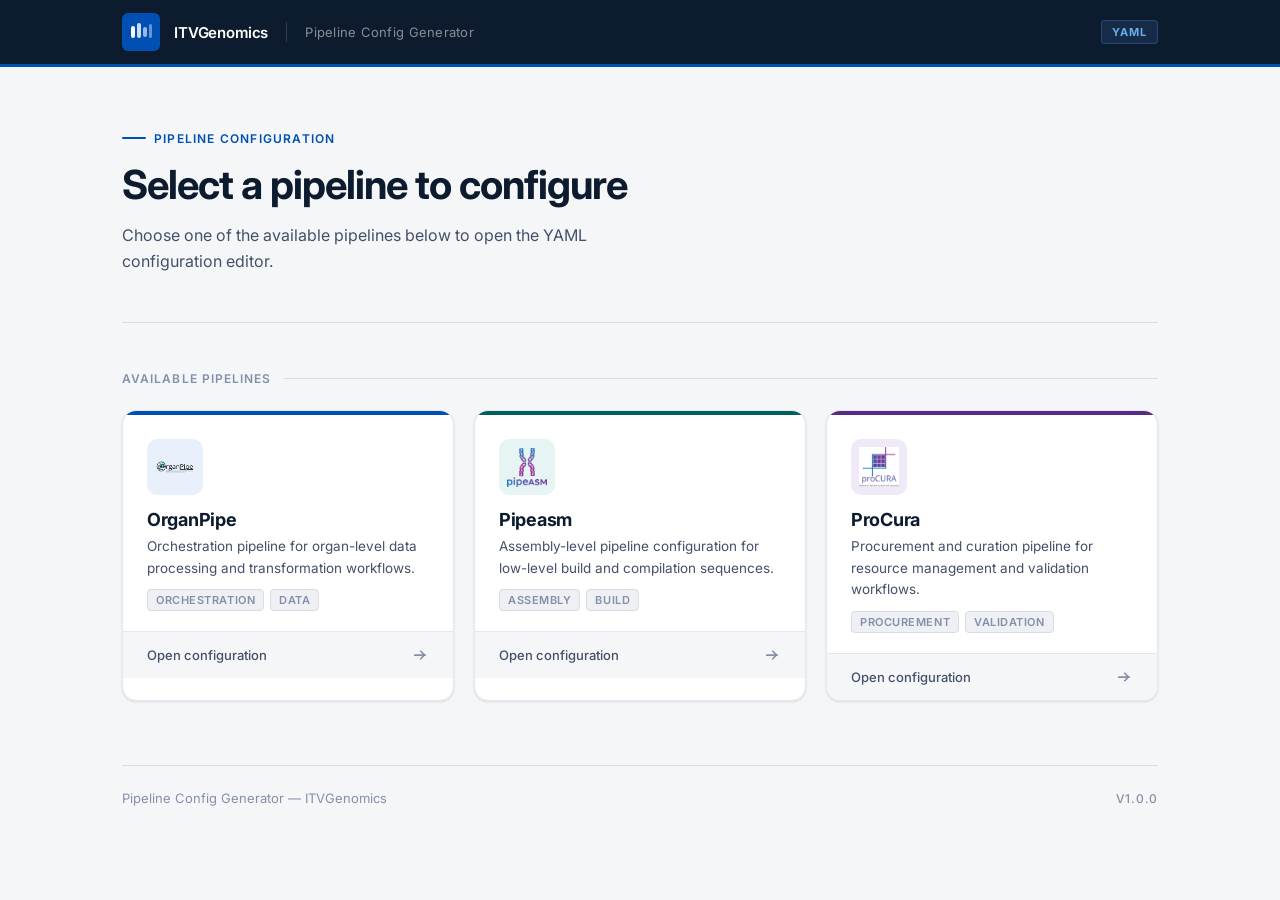
==== index.html @ 418f2396 "first version" ====
<!DOCTYPE html>
<html lang="en">

<head>
  <meta charset="UTF-8" />
  <meta name="viewport" content="width=device-width, initial-scale=1.0" />
  <meta name="description"
    content="Pipeline Config Generator — generate YAML configurations for OrganPipe, Pipeasm and ProCura pipelines." />
  <title>Pipeline Config Generator</title>
  <link rel="preconnect" href="https://fonts.googleapis.com" />
  <link rel="preconnect" href="https://fonts.gstatic.com" crossorigin />
  <link href="https://fonts.googleapis.com/css2?family=Inter:wght@300;400;500;600;700;800&display=swap"
    rel="stylesheet" />
  <link rel="stylesheet" href="style.css" />
</head>

<body>

  <!-- Top navigation bar -->
  <nav class="top-bar" role="navigation" aria-label="Site header">
    <div class="top-bar-inner">
      <div class="brand-icon" aria-hidden="true">
        <svg width="22" height="22" viewBox="0 0 22 22" fill="none" xmlns="http://www.w3.org/2000/svg">
          <rect x="1" y="5" width="4" height="12" rx="2" fill="white" opacity="1" />
          <rect x="7" y="2" width="4" height="15" rx="2" fill="white" opacity="0.8" />
          <rect x="13" y="6" width="4" height="10" rx="2" fill="white" opacity="0.6" />
          <rect x="19" y="3" width="3" height="14" rx="1.5" fill="white" opacity="0.4" />
        </svg>
      </div>
      <span class="brand-name">ITVGenomics</span>
      <div class="brand-divider" aria-hidden="true"></div>
      <span class="brand-module">Pipeline Config Generator</span>
      <div class="nav-spacer"></div>
      <div class="nav-badge">YAML</div>
    </div>
  </nav>

  <div class="page-wrapper">

    <!-- Hero / intro -->
    <section class="hero" aria-labelledby="hero-title">
      <div class="hero-eyebrow">
        <span class="eyebrow-line" aria-hidden="true"></span>
        Pipeline Configuration
      </div>
      <h1 class="hero-title" id="hero-title">Select a pipeline to configure</h1>
      <p class="hero-subtitle">
        Choose one of the available pipelines below to open the YAML configuration editor.
      </p>
    </section>

    <!-- Pipeline selection -->
    <main aria-labelledby="pipelines-label">
      <div class="section-label">
        <span class="section-label-text" id="pipelines-label">Available pipelines</span>
        <span class="section-label-line" aria-hidden="true"></span>
      </div>

      <div class="cards-grid" role="list">

        <!-- OrganPipe -->
        <a href="organpipe/index.html" class="pipeline-card" id="card-organpipe" role="listitem"
          aria-label="Configure OrganPipe pipeline">
          <div class="card-stripe" aria-hidden="true"></div>
          <div class="card-inner">
            <div class="card-logo" id="logo-organpipe">
              <img src="assets/organpipe-logo.png" alt="OrganPipe logo"
                onerror="this.style.display='none';this.nextElementSibling.style.display='flex'" />
              <div class="logo-fallback">
                <svg width="28" height="28" viewBox="0 0 28 28" fill="none">
                  <rect x="2" y="6" width="4" height="16" rx="2" fill="currentColor" />
                  <rect x="9" y="2" width="4" height="20" rx="2" fill="currentColor" opacity=".75" />
                  <rect x="16" y="8" width="4" height="12" rx="2" fill="currentColor" opacity=".5" />
                  <rect x="23" y="4" width="3" height="18" rx="1.5" fill="currentColor" opacity=".3" />
                </svg>
              </div>
            </div>
            <div class="card-content">
              <h2 class="card-title">OrganPipe</h2>
              <p class="card-description">Orchestration pipeline for organ-level data processing and transformation
                workflows.</p>
              <div class="card-tags">
                <span class="tag">Orchestration</span>
                <span class="tag">Data</span>
              </div>
            </div>
          </div>
          <div class="card-action">
            <span class="card-action-label">Open configuration</span>
            <svg class="card-action-arrow" width="18" height="18" viewBox="0 0 18 18" fill="none" aria-hidden="true">
              <path d="M3.75 9h10.5M9.75 5.25 13.5 9l-3.75 3.75" stroke="currentColor" stroke-width="1.75"
                stroke-linecap="round" stroke-linejoin="round" />
            </svg>
          </div>
        </a>

        <!-- Pipeasm -->
        <a href="pipeasm/index.html" class="pipeline-card" id="card-pipeasm" role="listitem"
          aria-label="Configure Pipeasm pipeline">
          <div class="card-stripe" aria-hidden="true"></div>
          <div class="card-inner">
            <div class="card-logo" id="logo-pipeasm">
              <img src="assets/pipeasm-logo.png" alt="Pipeasm logo"
                onerror="this.style.display='none';this.nextElementSibling.style.display='flex'" />
              <div class="logo-fallback">
                <svg width="28" height="28" viewBox="0 0 28 28" fill="none">
                  <path d="M4 8h6v4H4zM11 4h6v4h-6zM18 8h6v4h-6z" fill="currentColor" opacity="0.9" />
                  <path d="M10 10h1M17 6h1" stroke="currentColor" stroke-width="1.5" stroke-linecap="round" />
                  <path d="M14 12v4M14 16H22v4H6v-4h8" fill="none" stroke="currentColor" stroke-width="1.5"
                    stroke-linecap="round" stroke-linejoin="round" />
                </svg>
              </div>
            </div>
            <div class="card-content">
              <h2 class="card-title">Pipeasm</h2>
              <p class="card-description">Assembly-level pipeline configuration for low-level build and compilation
                sequences.</p>
              <div class="card-tags">
                <span class="tag">Assembly</span>
                <span class="tag">Build</span>
              </div>
            </div>
          </div>
          <div class="card-action">
            <span class="card-action-label">Open configuration</span>
            <svg class="card-action-arrow" width="18" height="18" viewBox="0 0 18 18" fill="none" aria-hidden="true">
              <path d="M3.75 9h10.5M9.75 5.25 13.5 9l-3.75 3.75" stroke="currentColor" stroke-width="1.75"
                stroke-linecap="round" stroke-linejoin="round" />
            </svg>
          </div>
        </a>

        <!-- ProCura -->
        <a href="procura/index.html" class="pipeline-card" id="card-procura" role="listitem"
          aria-label="Configure ProCura pipeline">
          <div class="card-stripe" aria-hidden="true"></div>
          <div class="card-inner">
            <div class="card-logo" id="logo-procura">
              <img src="assets/procura-logo.jpg" alt="ProCura logo"
                onerror="this.style.display='none';this.nextElementSibling.style.display='flex'" />
              <div class="logo-fallback">
                <svg width="28" height="28" viewBox="0 0 28 28" fill="none">
                  <circle cx="14" cy="14" r="9" stroke="currentColor" stroke-width="2" fill="none" />
                  <path d="M10 14l3 3 6-6" stroke="currentColor" stroke-width="2" stroke-linecap="round"
                    stroke-linejoin="round" />
                </svg>
              </div>
            </div>
            <div class="card-content">
              <h2 class="card-title">ProCura</h2>
              <p class="card-description">Procurement and curation pipeline for resource management and validation
                workflows.</p>
              <div class="card-tags">
                <span class="tag">Procurement</span>
                <span class="tag">Validation</span>
              </div>
            </div>
          </div>
          <div class="card-action">
            <span class="card-action-label">Open configuration</span>
            <svg class="card-action-arrow" width="18" height="18" viewBox="0 0 18 18" fill="none" aria-hidden="true">
              <path d="M3.75 9h10.5M9.75 5.25 13.5 9l-3.75 3.75" stroke="currentColor" stroke-width="1.75"
                stroke-linecap="round" stroke-linejoin="round" />
            </svg>
          </div>
        </a>

      </div>
    </main>

    <!-- Footer -->
    <footer class="site-footer">
      <span class="footer-left">Pipeline Config Generator &mdash; ITVGenomics</span>
      <span class="footer-right">v1.0.0</span>
    </footer>

  </div>

  <script src="main.js"></script>
</body>

</html>
---- style.css ----
/* ============================================================
   DESIGN TOKENS — Corporate Theme
   ============================================================ */
:root {
  /* Palette */
  --navy-900:   #0d1b2e;
  --navy-800:   #162338;
  --navy-700:   #1e3352;
  --navy-600:   #1a4480;
  --navy-500:   #2155a3;
  --blue-400:   #4a90d9;
  --blue-300:   #6aaee8;
  --accent:     #0050b3;
  --accent-hover: #003d8f;

  --bg-page:    #f5f6f8;
  --bg-white:   #ffffff;
  --bg-section: #eef0f4;

  --border:     #d8dce6;
  --border-card: #e4e7ef;

  --text-primary:   #0d1b2e;
  --text-secondary: #445069;
  --text-muted:     #8490aa;
  --text-on-dark:   #ffffff;

  --organpipe-color: #0050b3;
  --pipeasm-color:   #005f5f;
  --procura-color:   #5b2a86;

  --organpipe-bg: #e8f0fb;
  --pipeasm-bg:   #e6f4f4;
  --procura-bg:   #f0eaf8;

  --shadow-sm:  0 1px 3px rgba(13, 27, 46, 0.08), 0 1px 2px rgba(13, 27, 46, 0.04);
  --shadow-md:  0 4px 16px rgba(13, 27, 46, 0.10), 0 2px 6px rgba(13, 27, 46, 0.06);
  --shadow-lg:  0 12px 40px rgba(13, 27, 46, 0.12), 0 4px 12px rgba(13, 27, 46, 0.08);

  --radius-sm:  6px;
  --radius-md:  10px;
  --radius-lg:  14px;
  --transition: 0.2s ease;
}

/* ============================================================
   RESET & BASE
   ============================================================ */
*, *::before, *::after {
  box-sizing: border-box;
  margin: 0;
  padding: 0;
}

html { scroll-behavior: smooth; }

body {
  font-family: 'Inter', system-ui, -apple-system, sans-serif;
  background-color: var(--bg-page);
  color: var(--text-primary);
  min-height: 100vh;
  -webkit-font-smoothing: antialiased;
}

a { text-decoration: none; color: inherit; }

/* ============================================================
   TOP NAV BAR
   ============================================================ */
.top-bar {
  background: var(--navy-900);
  border-bottom: 3px solid var(--accent);
}

.top-bar-inner {
  display: flex;
  align-items: center;
  gap: 14px;
  max-width: 1100px;
  margin: 0 auto;
  padding: 0 32px;
  height: 64px;
}

.brand-icon {
  display: flex;
  align-items: center;
  justify-content: center;
  width: 38px;
  height: 38px;
  background: var(--accent);
  border-radius: var(--radius-sm);
  flex-shrink: 0;
}

.brand-name {
  font-size: 15px;
  font-weight: 600;
  color: var(--text-on-dark);
  letter-spacing: -0.01em;
}

.brand-divider {
  width: 1px;
  height: 20px;
  background: rgba(255,255,255,0.15);
  margin: 0 4px;
}

.brand-module {
  font-size: 13px;
  font-weight: 400;
  color: rgba(255,255,255,0.5);
  letter-spacing: 0.02em;
}

.nav-spacer { flex: 1; }

.nav-badge {
  font-size: 11px;
  font-weight: 700;
  letter-spacing: 0.1em;
  text-transform: uppercase;
  color: var(--blue-300);
  background: rgba(74, 144, 217, 0.15);
  border: 1px solid rgba(74, 144, 217, 0.3);
  border-radius: 4px;
  padding: 4px 10px;
}

/* ============================================================
   PAGE LAYOUT
   ============================================================ */
.page-wrapper {
  max-width: 1100px;
  margin: 0 auto;
  padding: 0 32px 64px;
}

/* ============================================================
   HERO / INTRO SECTION
   ============================================================ */
.hero {
  padding: 56px 0 48px;
  border-bottom: 1px solid var(--border);
  margin-bottom: 48px;
}

.hero-eyebrow {
  display: inline-flex;
  align-items: center;
  gap: 8px;
  font-size: 12px;
  font-weight: 600;
  letter-spacing: 0.1em;
  text-transform: uppercase;
  color: var(--accent);
  margin-bottom: 16px;
}

.eyebrow-line {
  width: 24px;
  height: 2px;
  background: var(--accent);
  border-radius: 2px;
}

.hero-title {
  font-size: clamp(28px, 4vw, 40px);
  font-weight: 700;
  line-height: 1.15;
  letter-spacing: -0.025em;
  color: var(--text-primary);
  margin-bottom: 14px;
}

.hero-subtitle {
  font-size: 16px;
  color: var(--text-secondary);
  line-height: 1.65;
  max-width: 520px;
}

/* ============================================================
   SECTION LABEL
   ============================================================ */
.section-label {
  display: flex;
  align-items: center;
  gap: 12px;
  margin-bottom: 24px;
}

.section-label-text {
  font-size: 12px;
  font-weight: 600;
  letter-spacing: 0.09em;
  text-transform: uppercase;
  color: var(--text-muted);
}

.section-label-line {
  flex: 1;
  height: 1px;
  background: var(--border);
}

/* ============================================================
   CARDS GRID
   ============================================================ */
.cards-grid {
  display: grid;
  grid-template-columns: repeat(3, 1fr);
  gap: 20px;
  list-style: none;
}

/* ============================================================
   PIPELINE CARD
   ============================================================ */
.pipeline-card {
  display: block;
  background: var(--bg-white);
  border: 1px solid var(--border-card);
  border-radius: var(--radius-lg);
  box-shadow: var(--shadow-sm);
  cursor: pointer;
  transition: box-shadow var(--transition), transform var(--transition), border-color var(--transition);
  overflow: hidden;
  position: relative;
}

.pipeline-card:hover {
  box-shadow: var(--shadow-lg);
  transform: translateY(-3px);
  border-color: transparent;
}

.pipeline-card:focus-visible {
  outline: 2px solid var(--accent);
  outline-offset: 3px;
}

/* Colored top stripe */
.card-stripe {
  height: 4px;
  width: 100%;
}

#card-organpipe .card-stripe { background: var(--organpipe-color); }
#card-pipeasm   .card-stripe { background: var(--pipeasm-color); }
#card-procura   .card-stripe { background: var(--procura-color); }

/* Card inner layout */
.card-inner {
  padding: 24px 24px 20px;
  display: flex;
  flex-direction: column;
  gap: 14px;
}

/* Logo area */
.card-logo {
  width: 56px;
  height: 56px;
  border-radius: var(--radius-md);
  display: flex;
  align-items: center;
  justify-content: center;
  overflow: hidden;
  flex-shrink: 0;
}

#card-organpipe .card-logo { background: var(--organpipe-bg); }
#card-pipeasm   .card-logo { background: var(--pipeasm-bg); }
#card-procura   .card-logo { background: var(--procura-bg); }

.card-logo img {
  width: 100%;
  height: 100%;
  object-fit: contain;
  padding: 8px;
}

.logo-fallback {
  width: 100%;
  height: 100%;
  display: none;
  align-items: center;
  justify-content: center;
}

#card-organpipe .logo-fallback { color: var(--organpipe-color); }
#card-pipeasm   .logo-fallback { color: var(--pipeasm-color); }
#card-procura   .logo-fallback { color: var(--procura-color); }

/* Card content */
.card-content { display: flex; flex-direction: column; gap: 6px; }

.card-title {
  font-size: 18px;
  font-weight: 700;
  letter-spacing: -0.015em;
  color: var(--text-primary);
}

.card-description {
  font-size: 13.5px;
  line-height: 1.6;
  color: var(--text-secondary);
}

/* Tags */
.card-tags {
  display: flex;
  flex-wrap: wrap;
  gap: 6px;
  margin-top: 4px;
}

.tag {
  font-size: 11px;
  font-weight: 600;
  letter-spacing: 0.05em;
  text-transform: uppercase;
  color: var(--text-muted);
  background: var(--bg-section);
  border: 1px solid var(--border);
  border-radius: 4px;
  padding: 3px 8px;
}

/* Card footer action row */
.card-action {
  display: flex;
  align-items: center;
  justify-content: space-between;
  padding: 14px 24px;
  border-top: 1px solid var(--border-card);
  background: var(--bg-page);
}

.card-action-label {
  font-size: 13px;
  font-weight: 500;
  color: var(--text-secondary);
}

#card-organpipe:hover .card-action-label { color: var(--organpipe-color); }
#card-pipeasm:hover   .card-action-label { color: var(--pipeasm-color); }
#card-procura:hover   .card-action-label { color: var(--procura-color); }

.card-action-label,
.card-action-arrow {
  transition: color var(--transition), transform var(--transition);
}

.card-action-arrow {
  color: var(--text-muted);
}

#card-organpipe:hover .card-action-arrow { color: var(--organpipe-color); transform: translateX(3px); }
#card-pipeasm:hover   .card-action-arrow { color: var(--pipeasm-color);   transform: translateX(3px); }
#card-procura:hover   .card-action-arrow { color: var(--procura-color);   transform: translateX(3px); }

/* ============================================================
   FOOTER
   ============================================================ */
.site-footer {
  margin-top: 64px;
  padding-top: 24px;
  border-top: 1px solid var(--border);
  display: flex;
  align-items: center;
  justify-content: space-between;
  gap: 16px;
  flex-wrap: wrap;
}

.footer-left {
  font-size: 13px;
  color: var(--text-muted);
}

.footer-right {
  font-size: 12px;
  font-weight: 500;
  letter-spacing: 0.06em;
  text-transform: uppercase;
  color: var(--text-muted);
}

/* ============================================================
   RESPONSIVE
   ============================================================ */
@media (max-width: 840px) {
  .page-wrapper { padding: 0 20px 48px; }

  .cards-grid {
    grid-template-columns: 1fr;
    max-width: 460px;
  }

  .top-bar-inner { padding: 0 20px; }
  .hero { padding: 40px 0 36px; }
}

@media (max-width: 480px) {
  .brand-module,
  .brand-divider { display: none; }
}

/* ============================================================
   ENTRANCE ANIMATIONS
   ============================================================ */
@keyframes fade-in-up {
  from { opacity: 0; transform: translateY(16px); }
  to   { opacity: 1; transform: translateY(0); }
}

.hero-eyebrow  { animation: fade-in-up 0.45s ease both 0.05s; }
.hero-title    { animation: fade-in-up 0.45s ease both 0.12s; }
.hero-subtitle { animation: fade-in-up 0.45s ease both 0.18s; }
.section-label { animation: fade-in-up 0.45s ease both 0.24s; }

.pipeline-card:nth-child(1) { animation: fade-in-up 0.45s ease both 0.28s; }
.pipeline-card:nth-child(2) { animation: fade-in-up 0.45s ease both 0.36s; }
.pipeline-card:nth-child(3) { animation: fade-in-up 0.45s ease both 0.44s; }
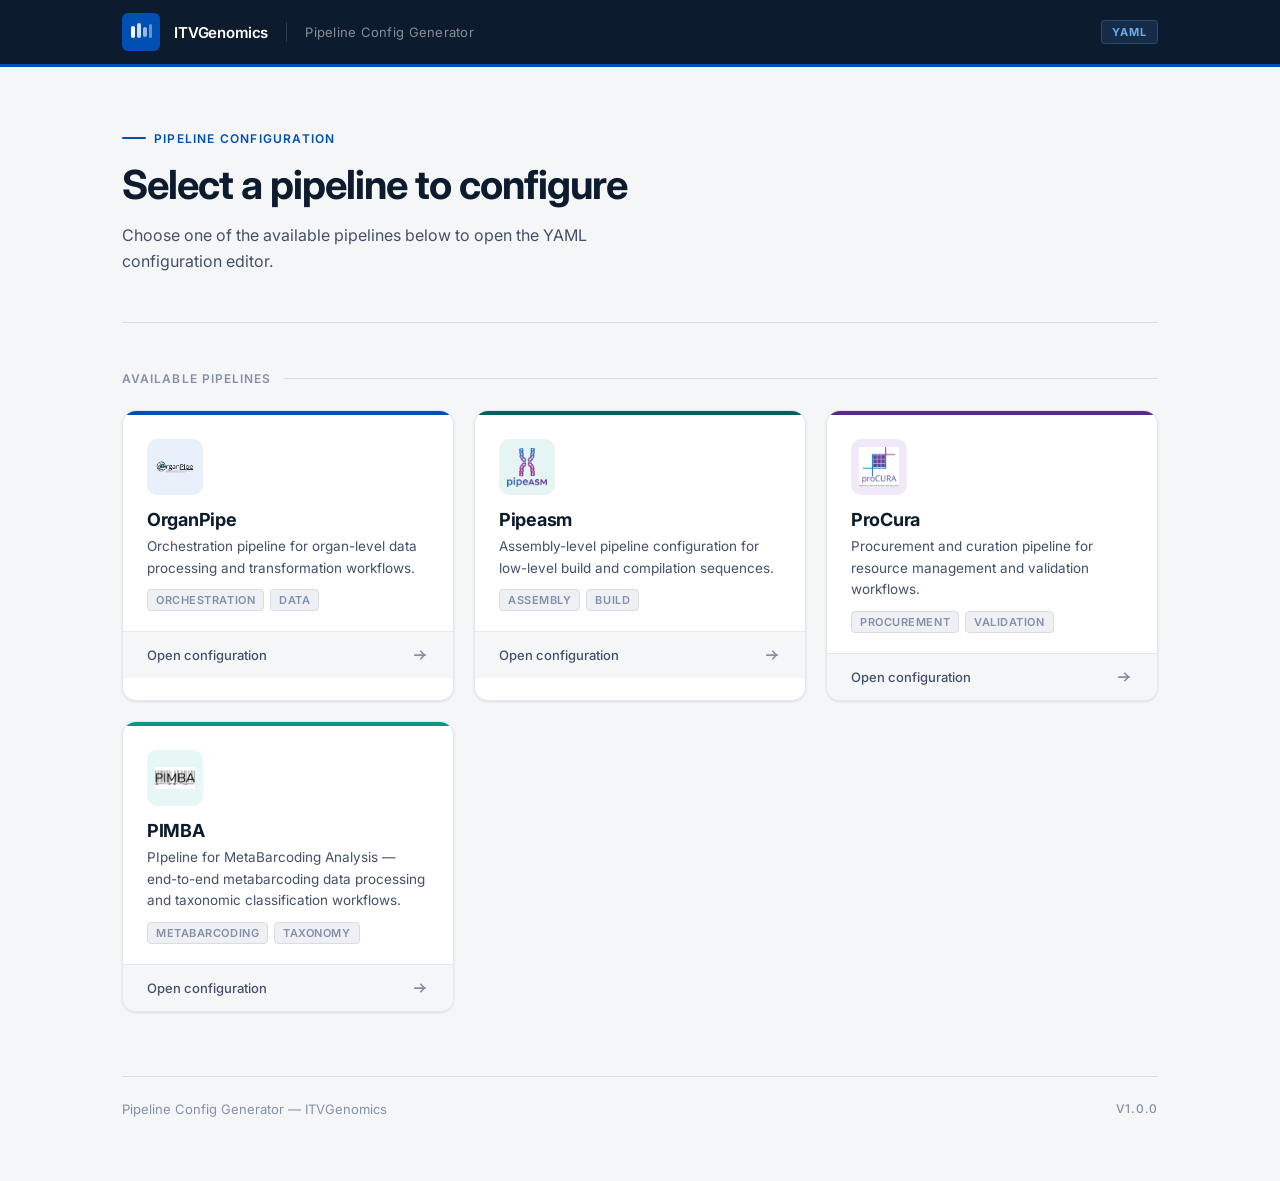
==== commit 27bd0d64: "add pimba" ====
--- a/index.html
+++ b/index.html
@@ -5,7 +5,7 @@
   <meta charset="UTF-8" />
   <meta name="viewport" content="width=device-width, initial-scale=1.0" />
   <meta name="description"
-    content="Pipeline Config Generator — generate YAML configurations for OrganPipe, Pipeasm and ProCura pipelines." />
+    content="Pipeline Config Generator — generate YAML configurations for OrganPipe, Pipeasm, ProCura and PIMBA pipelines." />
   <title>Pipeline Config Generator</title>
   <link rel="preconnect" href="https://fonts.googleapis.com" />
   <link rel="preconnect" href="https://fonts.gstatic.com" crossorigin />
@@ -165,6 +165,42 @@
           </div>
         </a>
 
+        <!-- PIMBA -->
+        <a href="pimba/index.html" class="pipeline-card" id="card-pimba" role="listitem"
+          aria-label="Configure PIMBA pipeline">
+          <div class="card-stripe" aria-hidden="true"></div>
+          <div class="card-inner">
+            <div class="card-logo" id="logo-pimba">
+              <img src="assets/pimba.png" alt="PIMBA logo"
+                onerror="this.style.display='none';this.nextElementSibling.style.display='flex'" />
+              <div class="logo-fallback">
+                <svg width="28" height="28" viewBox="0 0 28 28" fill="none">
+                  <circle cx="7" cy="14" r="4" fill="currentColor" opacity="0.9" />
+                  <circle cx="14" cy="7" r="3" fill="currentColor" opacity="0.7" />
+                  <circle cx="21" cy="14" r="4" fill="currentColor" opacity="0.5" />
+                  <path d="M11 14h6M14 10v8" stroke="currentColor" stroke-width="1.5" stroke-linecap="round" />
+                </svg>
+              </div>
+            </div>
+            <div class="card-content">
+              <h2 class="card-title">PIMBA</h2>
+              <p class="card-description">PIpeline for MetaBarcoding Analysis — end-to-end metabarcoding
+                data processing and taxonomic classification workflows.</p>
+              <div class="card-tags">
+                <span class="tag">Metabarcoding</span>
+                <span class="tag">Taxonomy</span>
+              </div>
+            </div>
+          </div>
+          <div class="card-action">
+            <span class="card-action-label">Open configuration</span>
+            <svg class="card-action-arrow" width="18" height="18" viewBox="0 0 18 18" fill="none" aria-hidden="true">
+              <path d="M3.75 9h10.5M9.75 5.25 13.5 9l-3.75 3.75" stroke="currentColor" stroke-width="1.75"
+                stroke-linecap="round" stroke-linejoin="round" />
+            </svg>
+          </div>
+        </a>
+
       </div>
     </main>
 
--- a/style.css
+++ b/style.css
@@ -28,10 +28,12 @@
   --organpipe-color: #0050b3;
   --pipeasm-color:   #005f5f;
   --procura-color:   #5b2a86;
+  --pimba-color:     #0d9488;
 
   --organpipe-bg: #e8f0fb;
   --pipeasm-bg:   #e6f4f4;
   --procura-bg:   #f0eaf8;
+  --pimba-bg:     #e6f7f6;
 
   --shadow-sm:  0 1px 3px rgba(13, 27, 46, 0.08), 0 1px 2px rgba(13, 27, 46, 0.04);
   --shadow-md:  0 4px 16px rgba(13, 27, 46, 0.10), 0 2px 6px rgba(13, 27, 46, 0.06);
@@ -250,6 +252,7 @@
 #card-organpipe .card-stripe { background: var(--organpipe-color); }
 #card-pipeasm   .card-stripe { background: var(--pipeasm-color); }
 #card-procura   .card-stripe { background: var(--procura-color); }
+#card-pimba     .card-stripe { background: var(--pimba-color); }
 
 /* Card inner layout */
 .card-inner {
@@ -274,6 +277,7 @@
 #card-organpipe .card-logo { background: var(--organpipe-bg); }
 #card-pipeasm   .card-logo { background: var(--pipeasm-bg); }
 #card-procura   .card-logo { background: var(--procura-bg); }
+#card-pimba     .card-logo { background: var(--pimba-bg); }
 
 .card-logo img {
   width: 100%;
@@ -293,6 +297,7 @@
 #card-organpipe .logo-fallback { color: var(--organpipe-color); }
 #card-pipeasm   .logo-fallback { color: var(--pipeasm-color); }
 #card-procura   .logo-fallback { color: var(--procura-color); }
+#card-pimba     .logo-fallback { color: var(--pimba-color); }
 
 /* Card content */
 .card-content { display: flex; flex-direction: column; gap: 6px; }
@@ -349,6 +354,7 @@
 #card-organpipe:hover .card-action-label { color: var(--organpipe-color); }
 #card-pipeasm:hover   .card-action-label { color: var(--pipeasm-color); }
 #card-procura:hover   .card-action-label { color: var(--procura-color); }
+#card-pimba:hover     .card-action-label { color: var(--pimba-color); }
 
 .card-action-label,
 .card-action-arrow {
@@ -362,6 +368,7 @@
 #card-organpipe:hover .card-action-arrow { color: var(--organpipe-color); transform: translateX(3px); }
 #card-pipeasm:hover   .card-action-arrow { color: var(--pipeasm-color);   transform: translateX(3px); }
 #card-procura:hover   .card-action-arrow { color: var(--procura-color);   transform: translateX(3px); }
+#card-pimba:hover     .card-action-arrow { color: var(--pimba-color);     transform: translateX(3px); }
 
 /* ============================================================
    FOOTER
@@ -426,3 +433,4 @@
 .pipeline-card:nth-child(1) { animation: fade-in-up 0.45s ease both 0.28s; }
 .pipeline-card:nth-child(2) { animation: fade-in-up 0.45s ease both 0.36s; }
 .pipeline-card:nth-child(3) { animation: fade-in-up 0.45s ease both 0.44s; }
+.pipeline-card:nth-child(4) { animation: fade-in-up 0.45s ease both 0.52s; }
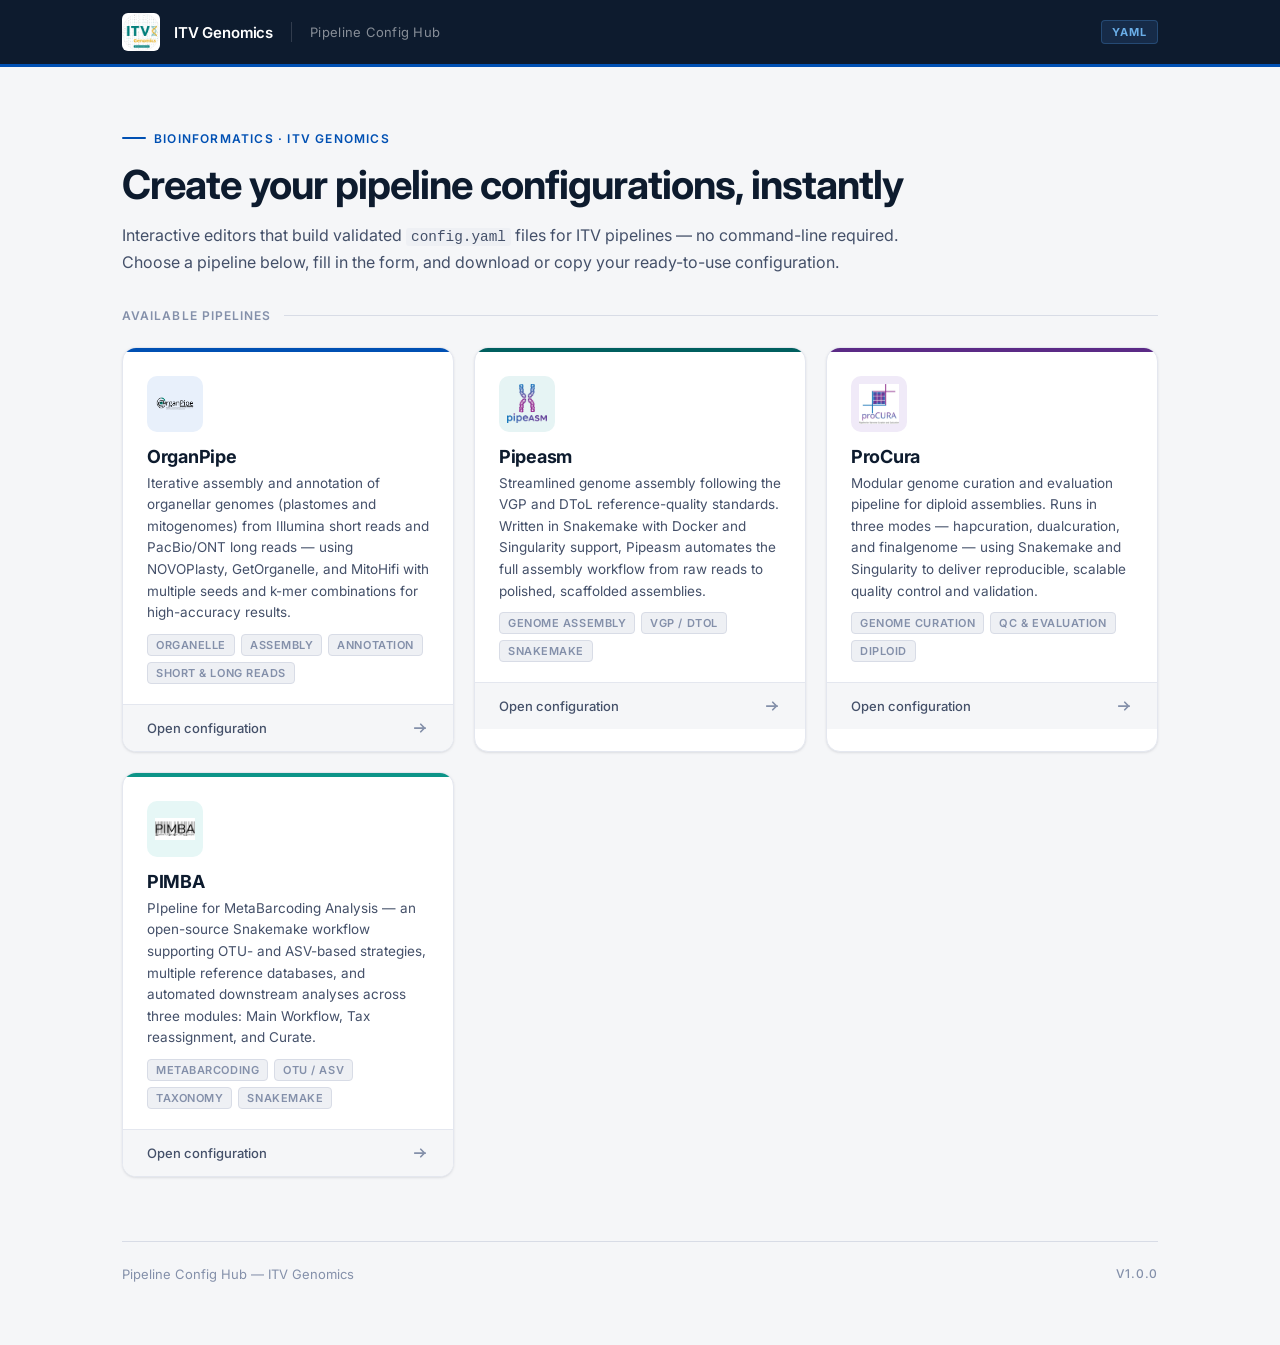
==== commit bcc7810d: "update organpipe config" ====
--- a/index.html
+++ b/index.html
@@ -5,8 +5,8 @@
   <meta charset="UTF-8" />
   <meta name="viewport" content="width=device-width, initial-scale=1.0" />
   <meta name="description"
-    content="Pipeline Config Generator — generate YAML configurations for OrganPipe, Pipeasm, ProCura and PIMBA pipelines." />
-  <title>Pipeline Config Generator</title>
+    content="ITV Genomics — interactive configuration generators for OrganPipe, Pipeasm, ProCura and PIMBA bioinformatics pipelines." />
+  <title>ITV Genomics — Pipeline Config Hub</title>
   <link rel="preconnect" href="https://fonts.googleapis.com" />
   <link rel="preconnect" href="https://fonts.gstatic.com" crossorigin />
   <link href="https://fonts.googleapis.com/css2?family=Inter:wght@300;400;500;600;700;800&display=swap"
@@ -20,16 +20,19 @@
   <nav class="top-bar" role="navigation" aria-label="Site header">
     <div class="top-bar-inner">
       <div class="brand-icon" aria-hidden="true">
-        <svg width="22" height="22" viewBox="0 0 22 22" fill="none" xmlns="http://www.w3.org/2000/svg">
-          <rect x="1" y="5" width="4" height="12" rx="2" fill="white" opacity="1" />
+        <img src="assets/itvgenomics.png" alt="ITV Genomics logo"
+          onerror="this.style.display='none';this.nextElementSibling.style.display='flex'"
+          style="width:38px;height:38px;object-fit:contain;border-radius:6px;" />
+        <svg style="display:none" width="22" height="22" viewBox="0 0 22 22" fill="none">
+          <rect x="1" y="5" width="4" height="12" rx="2" fill="white" />
           <rect x="7" y="2" width="4" height="15" rx="2" fill="white" opacity="0.8" />
           <rect x="13" y="6" width="4" height="10" rx="2" fill="white" opacity="0.6" />
           <rect x="19" y="3" width="3" height="14" rx="1.5" fill="white" opacity="0.4" />
         </svg>
       </div>
-      <span class="brand-name">ITVGenomics</span>
+      <span class="brand-name">ITV Genomics</span>
       <div class="brand-divider" aria-hidden="true"></div>
-      <span class="brand-module">Pipeline Config Generator</span>
+      <span class="brand-module">Pipeline Config Hub</span>
       <div class="nav-spacer"></div>
       <div class="nav-badge">YAML</div>
     </div>
@@ -41,11 +44,13 @@
     <section class="hero" aria-labelledby="hero-title">
       <div class="hero-eyebrow">
         <span class="eyebrow-line" aria-hidden="true"></span>
-        Pipeline Configuration
-      </div>
-      <h1 class="hero-title" id="hero-title">Select a pipeline to configure</h1>
+        Bioinformatics · ITV Genomics
+      </div>
+      <h1 class="hero-title" id="hero-title">Create your pipeline configurations, instantly</h1>
       <p class="hero-subtitle">
-        Choose one of the available pipelines below to open the YAML configuration editor.
+        Interactive editors that build validated <code style="font-family:monospace;background:var(--bg-section);padding:1px 5px;border-radius:3px;font-size:0.9em">config.yaml</code>
+        files for ITV pipelines — no command-line required. Choose a pipeline below,
+        fill in the form, and download or copy your ready-to-use configuration.
       </p>
     </section>
 
@@ -77,11 +82,15 @@
             </div>
             <div class="card-content">
               <h2 class="card-title">OrganPipe</h2>
-              <p class="card-description">Orchestration pipeline for organ-level data processing and transformation
-                workflows.</p>
-              <div class="card-tags">
-                <span class="tag">Orchestration</span>
-                <span class="tag">Data</span>
+              <p class="card-description">Iterative assembly and annotation of organellar genomes (plastomes and
+                mitogenomes) from Illumina short reads and PacBio/ONT long reads — using NOVOPlasty,
+                GetOrganelle, and MitoHifi with multiple seeds and k-mer combinations for high-accuracy
+                results.</p>
+              <div class="card-tags">
+                <span class="tag">Organelle</span>
+                <span class="tag">Assembly</span>
+                <span class="tag">Annotation</span>
+                <span class="tag">Short &amp; Long reads</span>
               </div>
             </div>
           </div>
@@ -113,11 +122,13 @@
             </div>
             <div class="card-content">
               <h2 class="card-title">Pipeasm</h2>
-              <p class="card-description">Assembly-level pipeline configuration for low-level build and compilation
-                sequences.</p>
-              <div class="card-tags">
-                <span class="tag">Assembly</span>
-                <span class="tag">Build</span>
+              <p class="card-description">Streamlined genome assembly following the VGP and DToL reference-quality
+                standards. Written in Snakemake with Docker and Singularity support, Pipeasm automates
+                the full assembly workflow from raw reads to polished, scaffolded assemblies.</p>
+              <div class="card-tags">
+                <span class="tag">Genome Assembly</span>
+                <span class="tag">VGP / DToL</span>
+                <span class="tag">Snakemake</span>
               </div>
             </div>
           </div>
@@ -148,11 +159,13 @@
             </div>
             <div class="card-content">
               <h2 class="card-title">ProCura</h2>
-              <p class="card-description">Procurement and curation pipeline for resource management and validation
-                workflows.</p>
-              <div class="card-tags">
-                <span class="tag">Procurement</span>
-                <span class="tag">Validation</span>
+              <p class="card-description">Modular genome curation and evaluation pipeline for diploid assemblies.
+                Runs in three modes — hapcuration, dualcuration, and finalgenome — using Snakemake and
+                Singularity to deliver reproducible, scalable quality control and validation.</p>
+              <div class="card-tags">
+                <span class="tag">Genome Curation</span>
+                <span class="tag">QC &amp; Evaluation</span>
+                <span class="tag">Diploid</span>
               </div>
             </div>
           </div>
@@ -184,11 +197,14 @@
             </div>
             <div class="card-content">
               <h2 class="card-title">PIMBA</h2>
-              <p class="card-description">PIpeline for MetaBarcoding Analysis — end-to-end metabarcoding
-                data processing and taxonomic classification workflows.</p>
+              <p class="card-description">PIpeline for MetaBarcoding Analysis — an open-source Snakemake workflow
+                supporting OTU- and ASV-based strategies, multiple reference databases, and automated
+                downstream analyses across three modules: Main Workflow, Tax reassignment, and Curate.</p>
               <div class="card-tags">
                 <span class="tag">Metabarcoding</span>
+                <span class="tag">OTU / ASV</span>
                 <span class="tag">Taxonomy</span>
+                <span class="tag">Snakemake</span>
               </div>
             </div>
           </div>
@@ -206,7 +222,7 @@
 
     <!-- Footer -->
     <footer class="site-footer">
-      <span class="footer-left">Pipeline Config Generator &mdash; ITVGenomics</span>
+      <span class="footer-left">Pipeline Config Hub &mdash; ITV Genomics</span>
       <span class="footer-right">v1.0.0</span>
     </footer>
 
--- a/style.css
+++ b/style.css
@@ -90,7 +90,7 @@
   justify-content: center;
   width: 38px;
   height: 38px;
-  background: var(--accent);
+  background: #ffffff;
   border-radius: var(--radius-sm);
   flex-shrink: 0;
 }
@@ -143,9 +143,8 @@
    HERO / INTRO SECTION
    ============================================================ */
 .hero {
-  padding: 56px 0 48px;
-  border-bottom: 1px solid var(--border);
-  margin-bottom: 48px;
+  padding: 56px 0 8px;
+  margin-bottom: 24px;
 }
 
 .hero-eyebrow {
@@ -180,7 +179,7 @@
   font-size: 16px;
   color: var(--text-secondary);
   line-height: 1.65;
-  max-width: 520px;
+  max-width: 780px;
 }
 
 /* ============================================================
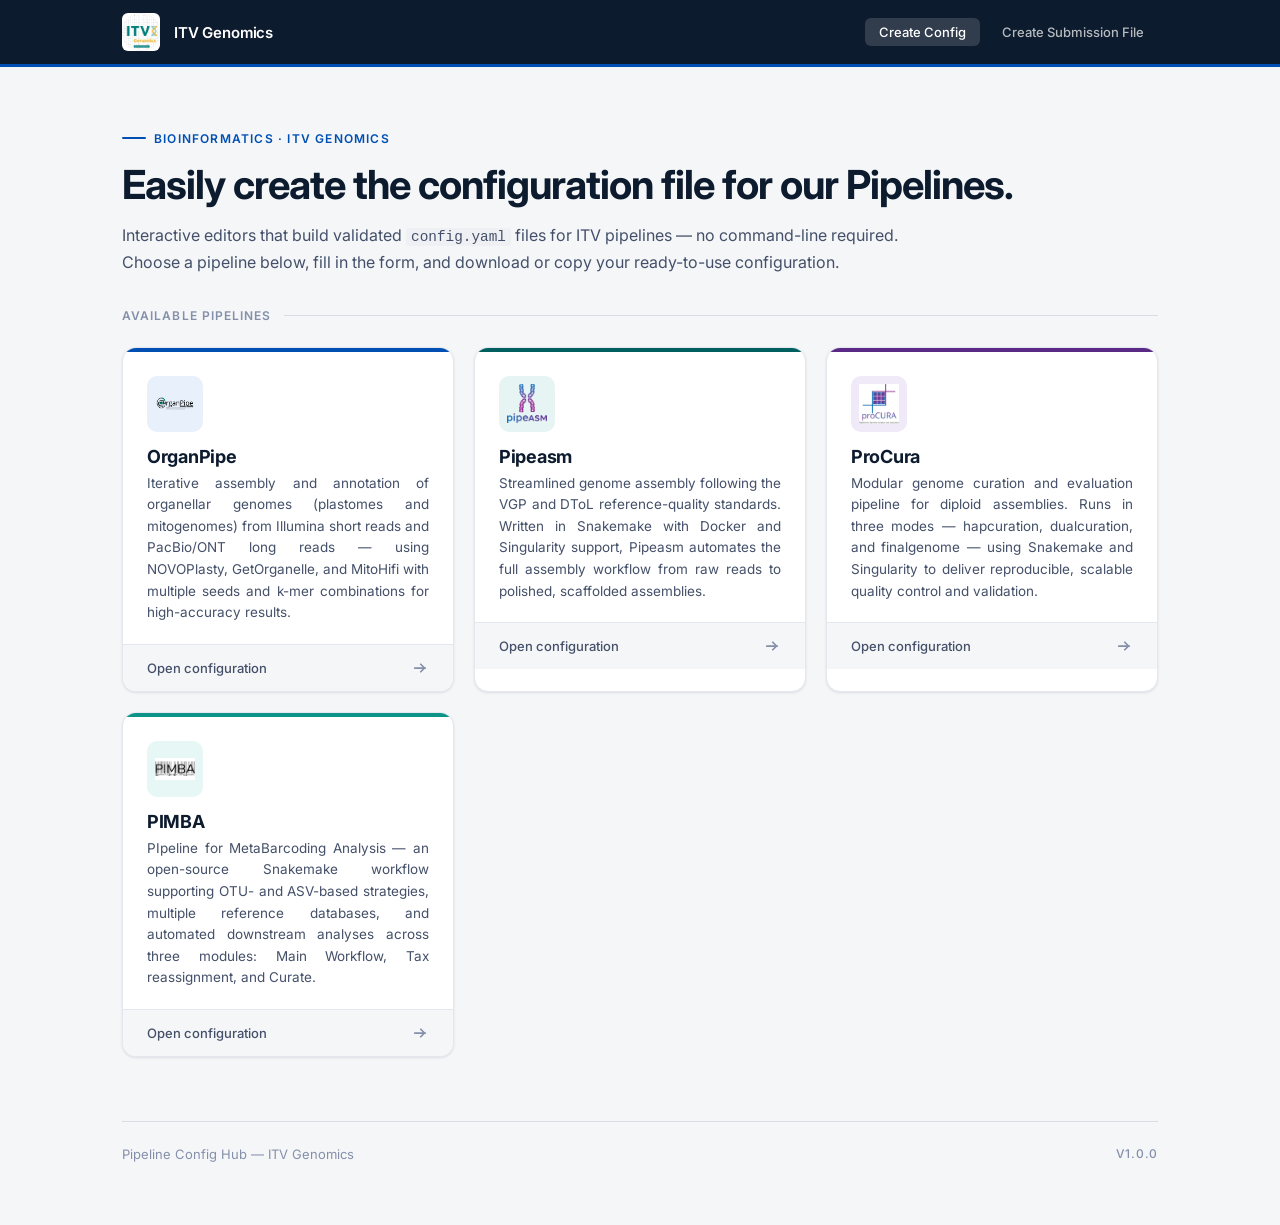
==== commit 6b2e8dec: "update PIMBA config" ====
--- a/index.html
+++ b/index.html
@@ -31,10 +31,11 @@
         </svg>
       </div>
       <span class="brand-name">ITV Genomics</span>
-      <div class="brand-divider" aria-hidden="true"></div>
-      <span class="brand-module">Pipeline Config Hub</span>
       <div class="nav-spacer"></div>
-      <div class="nav-badge">YAML</div>
+      <div class="nav-links">
+        <a href="index.html" class="nav-btn active">Create Config</a>
+        <a href="submission.html" class="nav-btn">Create Submission File</a>
+      </div>
     </div>
   </nav>
 
@@ -46,9 +47,10 @@
         <span class="eyebrow-line" aria-hidden="true"></span>
         Bioinformatics · ITV Genomics
       </div>
-      <h1 class="hero-title" id="hero-title">Create your pipeline configurations, instantly</h1>
+      <h1 class="hero-title" id="hero-title">Easily create the configuration file for our Pipelines.</h1>
       <p class="hero-subtitle">
-        Interactive editors that build validated <code style="font-family:monospace;background:var(--bg-section);padding:1px 5px;border-radius:3px;font-size:0.9em">config.yaml</code>
+        Interactive editors that build validated <code
+          style="font-family:monospace;background:var(--bg-section);padding:1px 5px;border-radius:3px;font-size:0.9em">config.yaml</code>
         files for ITV pipelines — no command-line required. Choose a pipeline below,
         fill in the form, and download or copy your ready-to-use configuration.
       </p>
@@ -86,12 +88,6 @@
                 mitogenomes) from Illumina short reads and PacBio/ONT long reads — using NOVOPlasty,
                 GetOrganelle, and MitoHifi with multiple seeds and k-mer combinations for high-accuracy
                 results.</p>
-              <div class="card-tags">
-                <span class="tag">Organelle</span>
-                <span class="tag">Assembly</span>
-                <span class="tag">Annotation</span>
-                <span class="tag">Short &amp; Long reads</span>
-              </div>
             </div>
           </div>
           <div class="card-action">
@@ -125,11 +121,6 @@
               <p class="card-description">Streamlined genome assembly following the VGP and DToL reference-quality
                 standards. Written in Snakemake with Docker and Singularity support, Pipeasm automates
                 the full assembly workflow from raw reads to polished, scaffolded assemblies.</p>
-              <div class="card-tags">
-                <span class="tag">Genome Assembly</span>
-                <span class="tag">VGP / DToL</span>
-                <span class="tag">Snakemake</span>
-              </div>
             </div>
           </div>
           <div class="card-action">
@@ -162,11 +153,6 @@
               <p class="card-description">Modular genome curation and evaluation pipeline for diploid assemblies.
                 Runs in three modes — hapcuration, dualcuration, and finalgenome — using Snakemake and
                 Singularity to deliver reproducible, scalable quality control and validation.</p>
-              <div class="card-tags">
-                <span class="tag">Genome Curation</span>
-                <span class="tag">QC &amp; Evaluation</span>
-                <span class="tag">Diploid</span>
-              </div>
             </div>
           </div>
           <div class="card-action">
@@ -200,12 +186,6 @@
               <p class="card-description">PIpeline for MetaBarcoding Analysis — an open-source Snakemake workflow
                 supporting OTU- and ASV-based strategies, multiple reference databases, and automated
                 downstream analyses across three modules: Main Workflow, Tax reassignment, and Curate.</p>
-              <div class="card-tags">
-                <span class="tag">Metabarcoding</span>
-                <span class="tag">OTU / ASV</span>
-                <span class="tag">Taxonomy</span>
-                <span class="tag">Snakemake</span>
-              </div>
             </div>
           </div>
           <div class="card-action">
--- a/style.css
+++ b/style.css
@@ -102,33 +102,32 @@
   letter-spacing: -0.01em;
 }
 
-.brand-divider {
-  width: 1px;
-  height: 20px;
-  background: rgba(255,255,255,0.15);
-  margin: 0 4px;
-}
-
-.brand-module {
+.nav-links {
+  display: flex;
+  gap: 8px;
+  align-items: center;
+}
+
+.nav-btn {
   font-size: 13px;
-  font-weight: 400;
-  color: rgba(255,255,255,0.5);
-  letter-spacing: 0.02em;
+  font-weight: 500;
+  color: rgba(255, 255, 255, 0.7);
+  padding: 6px 14px;
+  border-radius: 6px;
+  transition: all var(--transition);
+}
+
+.nav-btn:hover {
+  color: #fff;
+  background: rgba(255, 255, 255, 0.1);
+}
+
+.nav-btn.active {
+  color: #fff;
+  background: rgba(255, 255, 255, 0.15);
 }
 
 .nav-spacer { flex: 1; }
-
-.nav-badge {
-  font-size: 11px;
-  font-weight: 700;
-  letter-spacing: 0.1em;
-  text-transform: uppercase;
-  color: var(--blue-300);
-  background: rgba(74, 144, 217, 0.15);
-  border: 1px solid rgba(74, 144, 217, 0.3);
-  border-radius: 4px;
-  padding: 4px 10px;
-}
 
 /* ============================================================
    PAGE LAYOUT
@@ -312,6 +311,7 @@
   font-size: 13.5px;
   line-height: 1.6;
   color: var(--text-secondary);
+  text-align: justify;
 }
 
 /* Tags */
